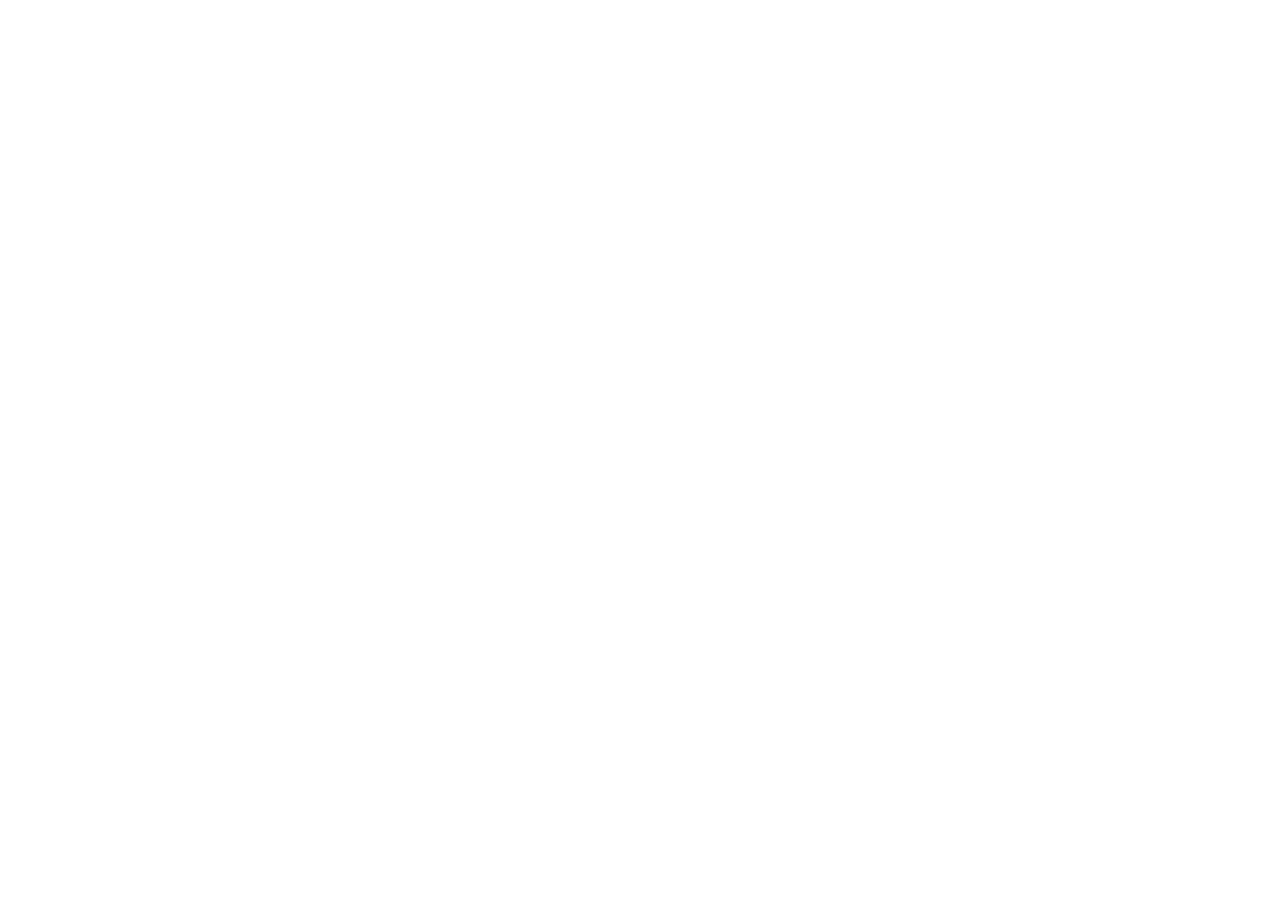
==== Movie Seat Booking/index.html @ 4dff67ff "new project movie seat booking" ====
<!DOCTYPE html>
<html lang="en">
	<head>
		<meta charset="UTF-8" />
		<meta http-equiv="X-UA-Compatible" content="IE=edge" />
		<meta name="viewport" content="width=device-width, initial-scale=1.0" />
		<title>Movie Seat Booking</title>
	</head>
	<body></body>
</html>
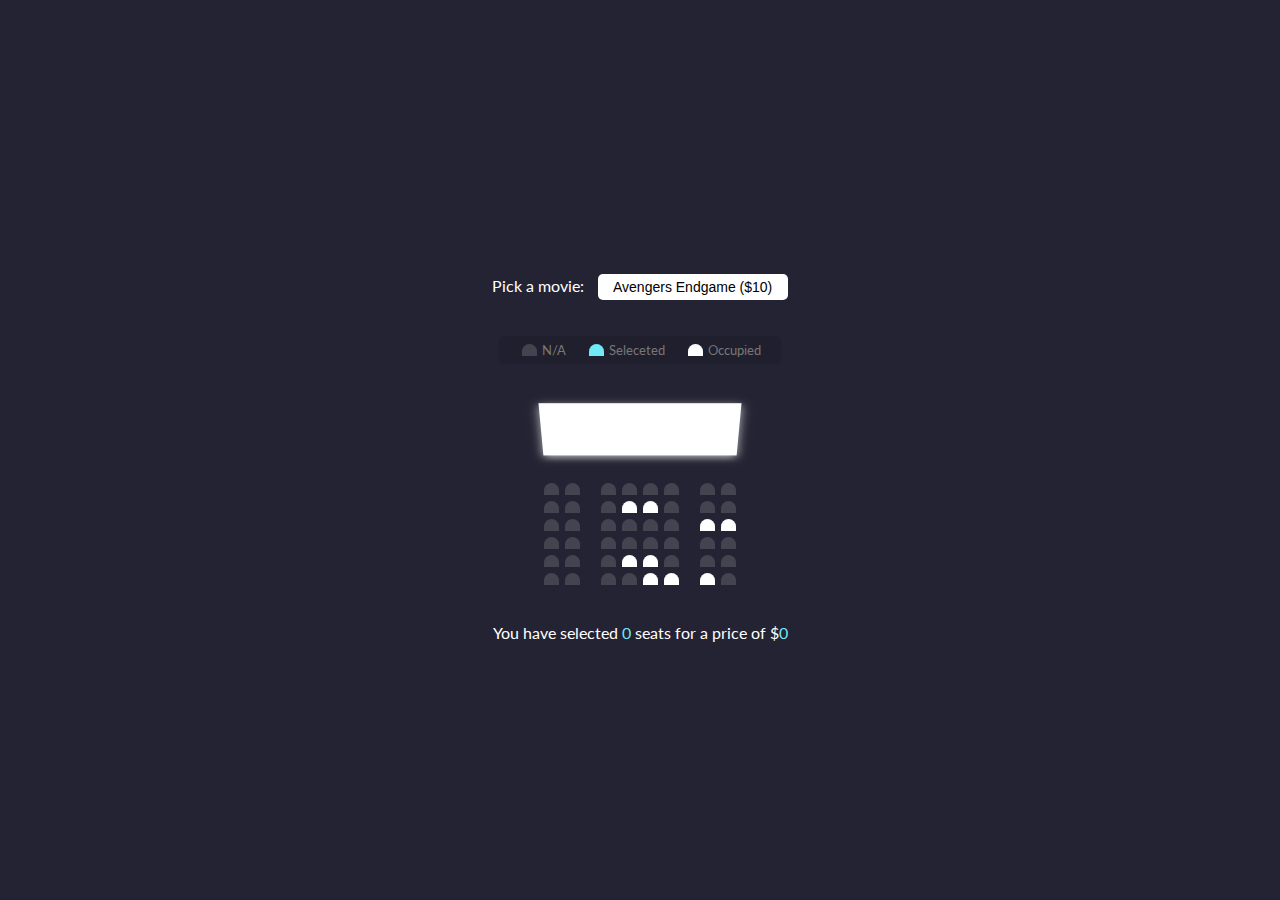
==== commit d964f9bb: "created the html and css needed for project" ====
--- a/Movie Seat Booking/index.html
+++ b/Movie Seat Booking/index.html
@@ -4,7 +4,107 @@
 		<meta charset="UTF-8" />
 		<meta http-equiv="X-UA-Compatible" content="IE=edge" />
 		<meta name="viewport" content="width=device-width, initial-scale=1.0" />
+		<link rel="stylesheet" href="style.css" />
 		<title>Movie Seat Booking</title>
 	</head>
-	<body></body>
+	<body>
+		<div class="movie-container">
+			<label>Pick a movie:</label>
+			<select id="movie">
+				<option value="10">Avengers Endgame ($10)</option>
+				<option value="12">Joker ($12)</option>
+				<option value="8">Toy Story 4 ($8)</option>
+				<option value="9">The Lion King ($9)</option>
+			</select>
+		</div>
+
+		<ul class="showcase">
+			<li>
+				<div class="seat"></div>
+				<small>N/A</small>
+			</li>
+			<li>
+				<div class="seat selected"></div>
+				<small>Seleceted</small>
+			</li>
+			<li>
+				<div class="seat occupied"></div>
+				<small>Occupied</small>
+			</li>
+		</ul>
+
+		<div class="container">
+			<div class="screen"></div>
+
+			<div class="row">
+				<div class="seat"></div>
+				<div class="seat"></div>
+				<div class="seat"></div>
+				<div class="seat"></div>
+				<div class="seat"></div>
+				<div class="seat"></div>
+				<div class="seat"></div>
+				<div class="seat"></div>
+			</div>
+			<div class="row">
+				<div class="seat"></div>
+				<div class="seat"></div>
+				<div class="seat"></div>
+				<div class="seat occupied"></div>
+				<div class="seat occupied"></div>
+				<div class="seat"></div>
+				<div class="seat"></div>
+				<div class="seat"></div>
+			</div>
+			<div class="row">
+				<div class="seat"></div>
+				<div class="seat"></div>
+				<div class="seat"></div>
+				<div class="seat"></div>
+				<div class="seat"></div>
+				<div class="seat"></div>
+				<div class="seat occupied"></div>
+				<div class="seat occupied"></div>
+			</div>
+			<div class="row">
+				<div class="seat"></div>
+				<div class="seat"></div>
+				<div class="seat"></div>
+				<div class="seat"></div>
+				<div class="seat"></div>
+				<div class="seat"></div>
+				<div class="seat"></div>
+				<div class="seat"></div>
+			</div>
+			<div class="row">
+				<div class="seat"></div>
+				<div class="seat"></div>
+				<div class="seat"></div>
+				<div class="seat occupied"></div>
+				<div class="seat occupied"></div>
+				<div class="seat"></div>
+				<div class="seat"></div>
+				<div class="seat"></div>
+			</div>
+			<div class="row">
+				<div class="seat"></div>
+				<div class="seat"></div>
+				<div class="seat"></div>
+				<div class="seat"></div>
+				<div class="seat occupied"></div>
+				<div class="seat occupied"></div>
+				<div class="seat occupied"></div>
+				<div class="seat"></div>
+			</div>
+		</div>
+
+		<p class="text">
+			You have selected <span id="count">0</span> seats for a price of $<span
+				id="total"
+				>0</span
+			>
+		</p>
+
+		<script src="script.js"></script>
+	</body>
 </html>
--- a/Movie Seat Booking/style.css
+++ b/Movie Seat Booking/style.css
@@ -0,0 +1,114 @@
+@import url("https://fonts.googleapis.com/css?family=Lato&display=swap");
+
+* {
+	box-sizing: border-box;
+}
+
+body {
+	background-color: #242333;
+	color: #fff;
+	display: flex;
+	flex-direction: column;
+	align-items: center;
+	justify-content: center;
+	height: 100vh;
+	font-family: "Lato", sans-serif;
+	margin: 0;
+}
+
+.movie-container {
+	margin: 20px 0px;
+}
+
+.movie-container select {
+	background-color: #fff;
+	border: 0;
+	border-radius: 5px;
+	font-size: 14px;
+	margin-left: 10px;
+	padding: 5px 15px 5px 15px;
+	-moz-appearance: none;
+	-webkit-appearance: none;
+	appearance: none;
+}
+
+.container {
+	perspective: 1000px;
+	margin-bottom: 30px;
+}
+
+.seat {
+	background-color: #444451;
+	height: 12px;
+	width: 15px;
+	margin: 3px;
+	border-top-left-radius: 10px;
+	border-top-right-radius: 10px;
+}
+
+.seat.selected {
+	background-color: #6feaf6;
+}
+
+.seat.occupied {
+	background-color: #fff;
+}
+
+.seat:nth-of-type(2) {
+	margin-right: 18px;
+}
+.seat:nth-last-of-type(2) {
+	margin-left: 18px;
+}
+
+.seat:not(.occupied):hover {
+	cursor: pointer;
+	transform: scale(1.2);
+}
+
+.showcase .seat:not(.occupied):hover {
+	cursor: default;
+	transform: scale(1);
+}
+
+.showcase {
+	background: rgba(0, 0, 0, 0.1);
+	padding: 5px 10px;
+	border-radius: 5px;
+	color: #777;
+	list-style-type: none;
+	display: flex;
+	justify-content: space-between;
+}
+
+.showcase li {
+	display: flex;
+	align-items: center;
+	justify-content: center;
+	margin: 0 10px;
+}
+
+.showcase li small {
+	margin-left: 2px;
+}
+
+.row {
+	display: flex;
+}
+
+.screen {
+	background-color: #fff;
+	height: 70px;
+	width: 100%;
+	margin: 15px 0;
+	transform: rotateX(-45deg);
+	box-shadow: 0 3px 10px rgba(255, 255, 255, 0.7);
+}
+
+p.text {
+	margin: 5px 0;
+}
+
+p.text span {
+	color: #6feaf6;
+}
